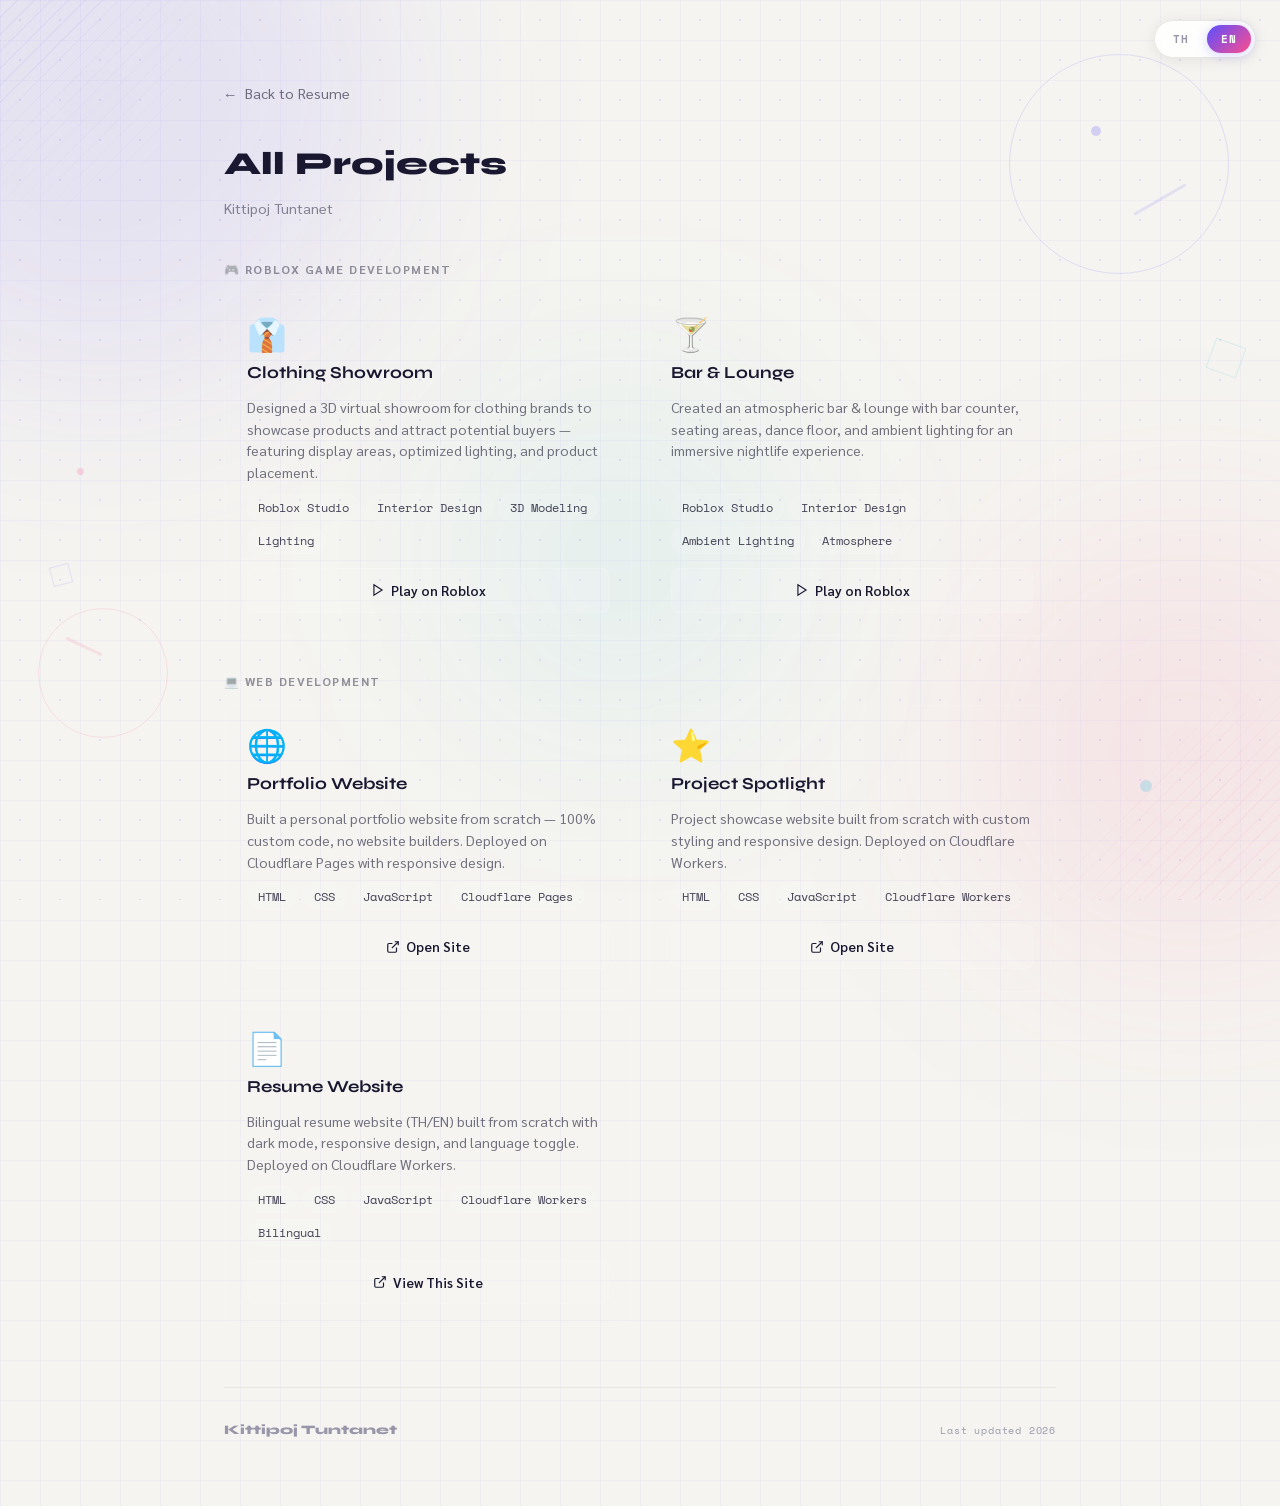
==== projects.html @ 18e4c3ef "Create projects.html" ====
<!DOCTYPE html>
<html lang="th">
<head>
  <meta charset="UTF-8" />
  <meta name="viewport" content="width=device-width, initial-scale=1.0" />
  <title>Projects — Kittipoj Tuntanet</title>
  <link rel="preconnect" href="https://fonts.googleapis.com" />
  <link rel="preconnect" href="https://fonts.gstatic.com" crossorigin />
  <link href="https://fonts.googleapis.com/css2?family=Syne:wght@400;600;700;800&family=Sarabun:wght@300;400;500;600&family=Space+Mono:wght@400;700&display=swap" rel="stylesheet" />
  <link rel="stylesheet" href="css/style.css" />
  <style>
    /* ── Back Button ── */
    .back-btn {
      display: inline-flex;
      align-items: center;
      gap: 8px;
      color: inherit;
      text-decoration: none;
      opacity: 0.6;
      font-size: 0.9em;
      margin-bottom: 32px;
      transition: opacity 0.2s;
    }
    .back-btn:hover { opacity: 1; }

    /* ── Page Title ── */
    .projects-page-title {
      font-family: 'Syne', sans-serif;
      font-size: 2em;
      font-weight: 800;
      margin-bottom: 6px;
    }
    .projects-page-sub {
      opacity: 0.5;
      font-size: 0.9em;
      margin-bottom: 40px;
    }

    /* ── Category Label ── */
    .cat-label {
      font-size: 0.75em;
      font-weight: 700;
      letter-spacing: 0.12em;
      text-transform: uppercase;
      opacity: 0.45;
      margin: 36px 0 14px;
    }
    .cat-label:first-of-type { margin-top: 0; }

    /* ── Project Cards Grid ── */
    .proj-grid {
      display: grid;
      grid-template-columns: repeat(auto-fill, minmax(280px, 1fr));
      gap: 16px;
    }

    /* ── Project Card ── */
    .proj-card {
      background: rgba(255,255,255,0.04);
      border: 1px solid rgba(255,255,255,0.1);
      border-radius: 14px;
      padding: 22px;
      display: flex;
      flex-direction: column;
      gap: 10px;
      transition: all 0.3s ease;
    }
    .proj-card:hover {
      background: rgba(255,255,255,0.08);
      border-color: rgba(255,255,255,0.22);
      transform: translateY(-3px);
      box-shadow: 0 10px 30px rgba(0,0,0,0.25);
    }
    .proj-card-icon {
      font-size: 2em;
      line-height: 1;
    }
    .proj-card-title {
      font-family: 'Syne', sans-serif;
      font-size: 1.05em;
      font-weight: 700;
    }
    .proj-card-desc {
      font-size: 0.88em;
      opacity: 0.6;
      line-height: 1.55;
      flex: 1;
    }
    .proj-tags {
      display: flex;
      flex-wrap: wrap;
      gap: 6px;
    }
    .proj-tag {
      font-size: 0.72em;
      font-family: 'Space Mono', monospace;
      padding: 3px 10px;
      border-radius: 20px;
      background: rgba(255,255,255,0.07);
      border: 1px solid rgba(255,255,255,0.12);
      opacity: 0.8;
    }
    .proj-card-btn {
      display: inline-flex;
      align-items: center;
      justify-content: center;
      gap: 6px;
      margin-top: 4px;
      padding: 10px 16px;
      border-radius: 8px;
      background: rgba(255,255,255,0.08);
      border: 1px solid rgba(255,255,255,0.15);
      color: inherit;
      text-decoration: none;
      font-size: 0.85em;
      font-weight: 600;
      transition: all 0.2s ease;
    }
    .proj-card-btn:hover {
      background: rgba(255,255,255,0.15);
      border-color: rgba(255,255,255,0.3);
    }
    .proj-card-btn.disabled {
      opacity: 0.3;
      pointer-events: none;
      cursor: not-allowed;
    }

    @media (max-width: 600px) {
      .proj-grid { grid-template-columns: 1fr; }
      .projects-page-title { font-size: 1.5em; }
    }
  </style>
</head>
<body>

  <div class="grid-bg"></div>
  <div class="glow-blob glow-blob-1"></div>
  <div class="glow-blob glow-blob-2"></div>
  <div class="glow-blob glow-blob-3"></div>

  <div class="deco-shapes" aria-hidden="true">
    <div class="deco deco-ring deco-ring-1"></div>
    <div class="deco deco-ring deco-ring-2"></div>
    <div class="deco deco-dot deco-dot-1"></div>
    <div class="deco deco-dot deco-dot-2"></div>
    <div class="deco deco-dot deco-dot-3"></div>
    <div class="deco deco-line deco-line-1"></div>
    <div class="deco deco-line deco-line-2"></div>
    <div class="deco deco-square deco-square-1"></div>
    <div class="deco deco-square deco-square-2"></div>
  </div>

  <div class="lang-toggle">
    <button class="lang-btn active" id="btn-th" onclick="setLang('th')">TH</button>
    <button class="lang-btn"        id="btn-en" onclick="setLang('en')">EN</button>
  </div>

  <div class="page">

    <!-- Back -->
    <a href="index.html" class="back-btn">
      ← <span class="inline-lang" data-lang="th">กลับหน้าหลัก</span>
        <span class="inline-lang" data-lang="en">Back to Resume</span>
    </a>

    <!-- Page Title -->
    <div class="projects-page-title">
      <span class="inline-lang" data-lang="th">โปรเจกต์ทั้งหมด</span>
      <span class="inline-lang" data-lang="en">All Projects</span>
    </div>
    <div class="projects-page-sub">Kittipoj Tuntanet</div>

    <!-- ── Category 1: Roblox ── -->
    <div class="cat-label">
      <span class="inline-lang" data-lang="th">🎮 พัฒนาเกม Roblox</span>
      <span class="inline-lang" data-lang="en">🎮 Roblox Game Development</span>
    </div>
    <div class="proj-grid">

      <!-- Roblox Clothing Showroom -->
      <div class="proj-card">
        <div class="proj-card-icon">👔</div>
        <div class="proj-card-title">
          <span class="inline-lang" data-lang="th">โชว์รูมเสื้อผ้า</span>
          <span class="inline-lang" data-lang="en">Clothing Showroom</span>
        </div>
        <div class="proj-card-desc">
          <span class="inline-lang" data-lang="th">
            ออกแบบโชว์รูม 3D สำหรับแบรนด์เสื้อผ้าให้ลูกค้ามาดูสินค้าแล้วสนใจซื้อ
            มีพื้นที่จัดแสดง, จัดแสงไฟ, และจุดวางสินค้าเพื่อดึงดูดผู้ซื้อ
          </span>
          <span class="inline-lang" data-lang="en">
            Designed a 3D virtual showroom for clothing brands to showcase products
            and attract potential buyers — featuring display areas, optimized lighting,
            and product placement.
          </span>
        </div>
        <div class="proj-tags">
          <span class="proj-tag">Roblox Studio</span>
          <span class="proj-tag">Interior Design</span>
          <span class="proj-tag">3D Modeling</span>
          <span class="proj-tag">Lighting</span>
        </div>
        <!-- แทนที่ # ด้วยลิงก์เกม Roblox จริง -->
        <a href="#" target="_blank" class="proj-card-btn">
          <svg width="14" height="14" viewBox="0 0 24 24" fill="none" stroke="currentColor" stroke-width="2"><polygon points="5 3 19 12 5 21 5 3"/></svg>
          <span class="inline-lang" data-lang="th">เล่นบน Roblox</span>
          <span class="inline-lang" data-lang="en">Play on Roblox</span>
        </a>
      </div>

      <!-- Roblox Bar/Lounge -->
      <div class="proj-card">
        <div class="proj-card-icon">🍸</div>
        <div class="proj-card-title">
          <span class="inline-lang" data-lang="th">ผับ & Lounge</span>
          <span class="inline-lang" data-lang="en">Bar & Lounge</span>
        </div>
        <div class="proj-card-desc">
          <span class="inline-lang" data-lang="th">
            ออกแบบผับและ lounge atmosphere พร้อมบาร์, ที่นั่ง, dance floor
            และแสง ambient เพื่อสร้างบรรยากาศสมจริง
          </span>
          <span class="inline-lang" data-lang="en">
            Created an atmospheric bar & lounge with bar counter, seating areas,
            dance floor, and ambient lighting for an immersive nightlife experience.
          </span>
        </div>
        <div class="proj-tags">
          <span class="proj-tag">Roblox Studio</span>
          <span class="proj-tag">Interior Design</span>
          <span class="proj-tag">Ambient Lighting</span>
          <span class="proj-tag">Atmosphere</span>
        </div>
        <!-- แทนที่ # ด้วยลิงก์เกม Roblox จริง -->
        <a href="#" target="_blank" class="proj-card-btn">
          <svg width="14" height="14" viewBox="0 0 24 24" fill="none" stroke="currentColor" stroke-width="2"><polygon points="5 3 19 12 5 21 5 3"/></svg>
          <span class="inline-lang" data-lang="th">เล่นบน Roblox</span>
          <span class="inline-lang" data-lang="en">Play on Roblox</span>
        </a>
      </div>

    </div>

    <!-- ── Category 2: Web Development ── -->
    <div class="cat-label">
      <span class="inline-lang" data-lang="th">💻 พัฒนาเว็บไซต์</span>
      <span class="inline-lang" data-lang="en">💻 Web Development</span>
    </div>
    <div class="proj-grid">

      <!-- Portfolio Website -->
      <div class="proj-card">
        <div class="proj-card-icon">🌐</div>
        <div class="proj-card-title">
          <span class="inline-lang" data-lang="th">เว็บพอร์ตโฟลิโอ</span>
          <span class="inline-lang" data-lang="en">Portfolio Website</span>
        </div>
        <div class="proj-card-desc">
          <span class="inline-lang" data-lang="th">
            สร้างเว็บพอร์ตโฟลิโอส่วนตัวจากศูนย์ โดยไม่ใช้ WordPress หรือ Wix
            100% Custom Code พร้อม Responsive Design
          </span>
          <span class="inline-lang" data-lang="en">
            Built a personal portfolio website from scratch — 100% custom code,
            no website builders. Deployed on Cloudflare Pages with responsive design.
          </span>
        </div>
        <div class="proj-tags">
          <span class="proj-tag">HTML</span>
          <span class="proj-tag">CSS</span>
          <span class="proj-tag">JavaScript</span>
          <span class="proj-tag">Cloudflare Pages</span>
        </div>
        <a href="https://kittoeiei.page.gd/" target="_blank" class="proj-card-btn">
          <svg width="14" height="14" viewBox="0 0 24 24" fill="none" stroke="currentColor" stroke-width="2"><path d="M18 13v6a2 2 0 0 1-2 2H5a2 2 0 0 1-2-2V8a2 2 0 0 1 2-2h6"/><polyline points="15 3 21 3 21 9"/><line x1="10" y1="14" x2="21" y2="3"/></svg>
          <span class="inline-lang" data-lang="th">เปิดเว็บ</span>
          <span class="inline-lang" data-lang="en">Open Site</span>
        </a>
      </div>

      <!-- Project Spotlight -->
      <div class="proj-card">
        <div class="proj-card-icon">⭐</div>
        <div class="proj-card-title">
          <span class="inline-lang" data-lang="th">เว็บโชว์โปรเจกต์</span>
          <span class="inline-lang" data-lang="en">Project Spotlight</span>
        </div>
        <div class="proj-card-desc">
          <span class="inline-lang" data-lang="th">
            เว็บแสดงโปรเจกต์และงานพัฒนาต่างๆ สร้างจากศูนย์
            100% Custom Code ด้วย Cloudflare Workers
          </span>
          <span class="inline-lang" data-lang="en">
            Project showcase website built from scratch with custom styling
            and responsive design. Deployed on Cloudflare Workers.
          </span>
        </div>
        <div class="proj-tags">
          <span class="proj-tag">HTML</span>
          <span class="proj-tag">CSS</span>
          <span class="proj-tag">JavaScript</span>
          <span class="proj-tag">Cloudflare Workers</span>
        </div>
        <a href="https://kittoeiei-site.kittokub2.workers.dev/" target="_blank" class="proj-card-btn">
          <svg width="14" height="14" viewBox="0 0 24 24" fill="none" stroke="currentColor" stroke-width="2"><path d="M18 13v6a2 2 0 0 1-2 2H5a2 2 0 0 1-2-2V8a2 2 0 0 1 2-2h6"/><polyline points="15 3 21 3 21 9"/><line x1="10" y1="14" x2="21" y2="3"/></svg>
          <span class="inline-lang" data-lang="th">เปิดเว็บ</span>
          <span class="inline-lang" data-lang="en">Open Site</span>
        </a>
      </div>

      <!-- Resume Website (this site) -->
      <div class="proj-card">
        <div class="proj-card-icon">📄</div>
        <div class="proj-card-title">
          <span class="inline-lang" data-lang="th">เว็บ Resume</span>
          <span class="inline-lang" data-lang="en">Resume Website</span>
        </div>
        <div class="proj-card-desc">
          <span class="inline-lang" data-lang="th">
            สร้าง Resume website สองภาษา (ไทย/อังกฤษ) พร้อม dark mode
            และ responsive design จากศูนย์ด้วย Cloudflare Workers
          </span>
          <span class="inline-lang" data-lang="en">
            Bilingual resume website (TH/EN) built from scratch with
            dark mode, responsive design, and language toggle.
            Deployed on Cloudflare Workers.
          </span>
        </div>
        <div class="proj-tags">
          <span class="proj-tag">HTML</span>
          <span class="proj-tag">CSS</span>
          <span class="proj-tag">JavaScript</span>
          <span class="proj-tag">Cloudflare Workers</span>
          <span class="proj-tag">Bilingual</span>
        </div>
        <a href="index.html" class="proj-card-btn">
          <svg width="14" height="14" viewBox="0 0 24 24" fill="none" stroke="currentColor" stroke-width="2"><path d="M18 13v6a2 2 0 0 1-2 2H5a2 2 0 0 1-2-2V8a2 2 0 0 1 2-2h6"/><polyline points="15 3 21 3 21 9"/><line x1="10" y1="14" x2="21" y2="3"/></svg>
          <span class="inline-lang" data-lang="th">ดูหน้านี้</span>
          <span class="inline-lang" data-lang="en">View This Site</span>
        </a>
      </div>

    </div>

    <!-- Footer -->
    <footer class="footer" style="margin-top: 60px;">
      <div class="footer-name">Kittipoj Tuntanet</div>
      <div class="footer-note">
        <span class="inline-lang" data-lang="th">อัปเดตล่าสุด 2026</span>
        <span class="inline-lang" data-lang="en">Last updated 2026</span>
      </div>
    </footer>

  </div>

  <script src="js/lang.js"></script>
</body>
</html>
---- css/style.css ----
/* ============================================
   RESUME STYLESHEET — Light Theme
   แก้ไข CSS Variables ด้านล่างนี้เพื่อเปลี่ยนธีม
   ============================================ */

:root {
  /* ── COLORS ── แก้ตรงนี้เพื่อเปลี่ยนสี */
  --bg:            #f5f4f0;        /* พื้นหลัง warm white */
  --surface:       #ffffff;
  --card:          #ffffff;
  --border:        #e8e6e0;
  --border-strong: #d4d0c8;
  --accent:        #5b4fff;        /* ม่วงสด */
  --accent2:       #ff4d8d;        /* ชมพูสด */
  --accent3:       #00b4d8;        /* ฟ้าสด */
  --glow:          rgba(91,79,255,0.12);
  --text-primary:  #1a1830;
  --text-secondary:#4a4860;
  --text-muted:    #9896a8;
  --tag-bg:        #f0effe;

  /* ── TYPOGRAPHY ── */
  --font-display: 'Syne', sans-serif;
  --font-body:    'Sarabun', sans-serif;
  --font-mono:    'Space Mono', monospace;

  /* ── SPACING ── */
  --page-max:    880px;
  --page-pad:    24px;
  --section-gap: 52px;
  --radius-card: 16px;
  --radius-sm:   10px;
}

/* ============================================
   RESET & BASE
   ============================================ */
*, *::before, *::after { margin: 0; padding: 0; box-sizing: border-box; }
html { scroll-behavior: smooth; }

body {
  background: var(--bg);
  color: var(--text-primary);
  font-family: var(--font-body);
  font-weight: 400;
  line-height: 1.65;
  min-height: 100vh;
  overflow-x: hidden;
}

a { color: inherit; text-decoration: none; }

/* ============================================
   BACKGROUNDS
   ============================================ */

/* Base body pattern: fine cross-hatch lines */
body {
  background-color: var(--bg);
  background-image:
    linear-gradient(rgba(91,79,255,0.045) 1px, transparent 1px),
    linear-gradient(90deg, rgba(91,79,255,0.045) 1px, transparent 1px);
  background-size: 40px 40px;
}

/* Dot accent at every grid intersection */
.grid-bg {
  position: fixed; inset: 0;
  background-image:
    radial-gradient(circle, rgba(91,79,255,0.13) 1.5px, transparent 1.5px);
  background-size: 40px 40px;
  pointer-events: none; z-index: 0;
}

/* Diagonal stripe band — top-left corner decoration */
.grid-bg::before {
  content: '';
  position: absolute;
  top: 0; left: 0;
  width: 340px; height: 340px;
  background-image: repeating-linear-gradient(
    -45deg,
    rgba(91,79,255,0.055) 0px,
    rgba(91,79,255,0.055) 1px,
    transparent 1px,
    transparent 12px
  );
  -webkit-mask-image: radial-gradient(ellipse 100% 100% at 0% 0%, black 30%, transparent 75%);
  mask-image: radial-gradient(ellipse 100% 100% at 0% 0%, black 30%, transparent 75%);
  pointer-events: none;
}

/* Diagonal stripe band — bottom-right corner decoration */
.grid-bg::after {
  content: '';
  position: absolute;
  bottom: 0; right: 0;
  width: 340px; height: 340px;
  background-image: repeating-linear-gradient(
    -45deg,
    rgba(255,77,141,0.05) 0px,
    rgba(255,77,141,0.05) 1px,
    transparent 1px,
    transparent 12px
  );
  -webkit-mask-image: radial-gradient(ellipse 100% 100% at 100% 100%, black 30%, transparent 75%);
  mask-image: radial-gradient(ellipse 100% 100% at 100% 100%, black 30%, transparent 75%);
  pointer-events: none;
}

/* Soft pastel blobs — colour wash over the grid */
.glow-blob {
  position: fixed;
  border-radius: 50%;
  pointer-events: none;
  z-index: 0;
  filter: blur(110px);
}
.glow-blob-1 {
  width: 560px; height: 560px;
  top: -180px; left: -180px;
  background: rgba(91,79,255,0.11);
}
.glow-blob-2 {
  width: 420px; height: 420px;
  bottom: -60px; right: -120px;
  background: rgba(255,77,141,0.10);
}
.glow-blob-3 {
  width: 320px; height: 320px;
  top: 44%; left: 36%;
  background: rgba(0,180,216,0.08);
}

/* ============================================
   LANG TOGGLE
   ============================================ */
.lang-toggle {
  position: fixed; top: 20px; right: 24px;
  z-index: 200;
  display: flex; gap: 4px;
  background: rgba(255,255,255,0.85);
  border: 1px solid var(--border);
  border-radius: 100px;
  padding: 4px;
  backdrop-filter: blur(14px);
  box-shadow: 0 2px 16px rgba(0,0,0,0.08);
}

.lang-btn {
  font-family: var(--font-mono);
  font-size: 11px; font-weight: 700;
  letter-spacing: 0.08em;
  padding: 6px 14px;
  border-radius: 100px;
  border: none; cursor: pointer;
  transition: all 0.2s ease;
  background: transparent;
  color: var(--text-muted);
}

.lang-btn.active {
  background: linear-gradient(135deg, var(--accent), var(--accent2));
  color: #fff;
  box-shadow: 0 2px 12px rgba(91,79,255,0.25);
}

/* ============================================
   PAGE LAYOUT
   ============================================ */
.page {
  position: relative; z-index: 1;
  max-width: var(--page-max);
  margin: 0 auto;
  padding: 80px var(--page-pad) 64px;
}

/* ============================================
   HERO
   ============================================ */
.hero {
  display: grid;
  grid-template-columns: auto 1fr;
  gap: 36px; align-items: start;
  padding-bottom: 52px;
  border-bottom: 1px solid var(--border);
  margin-bottom: var(--section-gap);
  animation: fadeUp 0.7s ease both;
}

/* Avatar */
.avatar-wrap {
  position: relative;
  width: 112px; height: 112px; flex-shrink: 0;
}
.avatar-wrap img, .avatar-placeholder {
  width: 112px; height: 112px;
  border-radius: 20px;
  object-fit: cover; display: block;
  border: 2px solid var(--border);
  box-shadow: 0 4px 20px rgba(0,0,0,0.10);
}
.avatar-placeholder {
  background: #f0effe;
  display: flex; align-items: center; justify-content: center;
  font-size: 40px;
}
.avatar-ring {
  position: absolute; inset: -5px;
  border-radius: 25px;
  background: linear-gradient(135deg, var(--accent), var(--accent2), var(--accent3));
  z-index: -1;
  opacity: 0.35;
}

/* Hero text */
.hero-info { padding-top: 4px; }

.hero-name {
  font-family: var(--font-display);
  font-weight: 800;
  font-size: clamp(1.5rem, 3.5vw, 2.2rem);
  line-height: 1.0; letter-spacing: -0.025em;
  margin-bottom: 8px;
  background: linear-gradient(135deg, var(--text-primary) 20%, var(--accent) 75%);
  -webkit-background-clip: text; -webkit-text-fill-color: transparent;
  background-clip: text;
}

.hero-name-sub {
  font-family: var(--font-mono);
  font-size: clamp(0.85rem, 1.8vw, 1rem);
  font-weight: 400;
  letter-spacing: 0.06em;
  color: var(--text-muted);
  margin-bottom: 8px;
}

.hero-sub {
  font-family: var(--font-mono);
  font-size: 11px;
  color: var(--accent2);
  letter-spacing: 0.14em;
  text-transform: uppercase;
  margin-bottom: 18px;
}

/* Contact chips */
.contacts {
  display: flex; flex-wrap: wrap; gap: 8px;
  margin-bottom: 14px;
}

.contact-chip {
  display: flex; align-items: center; gap: 7px;
  background: var(--surface);
  border: 1px solid var(--border);
  border-radius: var(--radius-sm);
  padding: 6px 13px;
  font-size: 12.5px;
  color: var(--text-secondary);
  transition: all 0.18s ease;
  font-family: var(--font-mono);
  box-shadow: 0 1px 4px rgba(0,0,0,0.05);
}
.contact-chip:hover {
  border-color: var(--accent);
  color: var(--accent);
  background: var(--tag-bg);
  transform: translateY(-1px);
  box-shadow: 0 4px 16px rgba(91,79,255,0.12);
}
.contact-chip svg { flex-shrink: 0; opacity: 0.55; }

.location-line {
  font-size: 13px;
  color: var(--text-muted);
  display: flex; align-items: center; gap: 7px;
}

/* ============================================
   SUMMARY
   ============================================ */
.summary-box {
  position: relative;
  background: var(--surface);
  border: 1px solid var(--border);
  border-radius: var(--radius-card);
  padding: 24px 28px;
  margin-bottom: var(--section-gap);
  font-size: 15px;
  line-height: 1.8;
  color: var(--text-secondary);
  animation: fadeUp 0.7s 0.1s ease both;
  overflow: hidden;
  box-shadow: 0 2px 16px rgba(0,0,0,0.05);
}
.summary-box::before {
  content: '';
  position: absolute; top: 0; left: 0;
  width: 3px; height: 100%;
  background: linear-gradient(to bottom, var(--accent), var(--accent2));
  border-radius: 3px 0 0 3px;
}

/* ============================================
   SECTIONS
   ============================================ */
.section {
  margin-bottom: var(--section-gap);
  animation: fadeUp 0.7s ease both;
}

.section-label {
  font-family: var(--font-mono);
  font-size: 10px; letter-spacing: 0.18em;
  text-transform: uppercase;
  color: var(--accent);
  margin-bottom: 22px;
  display: flex; align-items: center; gap: 14px;
}
.section-label::after {
  content: ''; flex: 1; height: 1px;
  background: linear-gradient(to right, var(--border-strong), transparent);
}

/* ============================================
   LAYOUT HELPERS
   ============================================ */
.two-col {
  display: grid;
  grid-template-columns: 1fr 1fr;
  gap: 20px;
}
@media (max-width: 580px) {
  .two-col { grid-template-columns: 1fr; }
  .hero { grid-template-columns: 1fr; }
  .avatar-wrap { margin: 0 auto; }
}

/* ============================================
   CARDS
   ============================================ */
.info-card {
  background: var(--surface);
  border: 1px solid var(--border);
  border-radius: var(--radius-card);
  padding: 22px;
  transition: border-color 0.2s, transform 0.2s, box-shadow 0.2s;
  box-shadow: 0 1px 8px rgba(0,0,0,0.05);
}
.info-card:hover {
  border-color: var(--accent);
  transform: translateY(-3px);
  box-shadow: 0 8px 32px rgba(91,79,255,0.12);
}

.card-icon {
  width: 38px; height: 38px;
  border-radius: var(--radius-sm);
  background: var(--tag-bg);
  border: 1px solid rgba(91,79,255,0.18);
  display: flex; align-items: center; justify-content: center;
  margin-bottom: 14px;
}

.card-title {
  font-family: var(--font-display);
  font-weight: 700; font-size: 15px;
  margin-bottom: 5px;
}
.card-meta {
  font-family: var(--font-mono);
  font-size: 10px; color: var(--accent2);
  letter-spacing: 0.1em; margin-bottom: 8px;
}
.card-desc { font-size: 13px; color: var(--text-muted); line-height: 1.6; }

/* ============================================
   EDUCATION
   ============================================ */
.edu-block {
  background: var(--surface);
  border: 1px solid var(--border);
  border-radius: var(--radius-card);
  padding: 22px 26px;
  display: grid;
  grid-template-columns: 68px 1fr;
  gap: 22px; align-items: start;
  transition: border-color 0.2s, box-shadow 0.2s;
  box-shadow: 0 1px 8px rgba(0,0,0,0.05);
}
.edu-block:hover {
  border-color: var(--accent3);
  box-shadow: 0 8px 28px rgba(0,180,216,0.10);
}

.edu-year {
  font-family: var(--font-mono);
  font-size: 11px; color: var(--accent3);
  text-align: center; padding-top: 4px;
  letter-spacing: 0.06em;
}
.edu-name {
  font-family: var(--font-display);
  font-weight: 700; font-size: 15px;
  margin-bottom: 5px;
}
.edu-detail { font-size: 13px; color: var(--text-muted); line-height: 1.65; }

.gpa-badge {
  display: inline-block;
  font-family: var(--font-mono); font-size: 10px;
  padding: 3px 12px; border-radius: 100px;
  background: rgba(0,180,216,0.08);
  border: 1px solid rgba(0,180,216,0.22);
  color: var(--accent3); margin-top: 10px;
}

/* ============================================
   SKILLS
   ============================================ */
.skills-grid {
  display: flex; flex-wrap: wrap; gap: 9px;
}

.skill-tag {
  display: flex; align-items: center; gap: 8px;
  background: var(--surface);
  border: 1px solid var(--border);
  border-radius: var(--radius-sm);
  padding: 7px 14px;
  font-size: 13px;
  transition: all 0.18s ease;
  box-shadow: 0 1px 4px rgba(0,0,0,0.04);
}
.skill-tag:hover {
  border-color: var(--accent);
  background: var(--tag-bg);
  transform: translateY(-1px);
  box-shadow: 0 4px 12px rgba(91,79,255,0.10);
}

.skill-level {
  font-family: var(--font-mono); font-size: 9px;
  letter-spacing: 0.1em; text-transform: uppercase;
}
.level-expert  { color: var(--accent); }
.level-skilful { color: var(--accent2); }

/* Soft skills */
.soft-list { display: flex; flex-direction: column; gap: 10px; }
.soft-item {
  display: flex; align-items: center; gap: 12px;
  font-size: 14px; color: var(--text-secondary);
}
.soft-dot {
  width: 7px; height: 7px;
  border-radius: 50%; flex-shrink: 0;
  background: linear-gradient(135deg, var(--accent), var(--accent2));
  box-shadow: 0 0 6px rgba(91,79,255,0.3);
}

/* ============================================
   LANGUAGE TABLE
   ============================================ */
.lang-table { width: 100%; border-collapse: collapse; }
.lang-table th {
  font-family: var(--font-mono); font-size: 10px;
  letter-spacing: 0.1em; text-transform: uppercase;
  color: var(--text-muted); text-align: left;
  padding: 8px 12px;
  border-bottom: 1px solid var(--border);
}
.lang-table td {
  padding: 10px 12px; font-size: 13px;
  border-bottom: 1px solid var(--border);
}
.lang-table tr:last-child td { border-bottom: none; }
.lang-name { font-weight: 600; }

.proficiency {
  display: inline-block; font-size: 11px;
  padding: 2px 11px; border-radius: 100px;
}
.prof-excellent {
  background: rgba(91,79,255,0.08);
  color: var(--accent);
  border: 1px solid rgba(91,79,255,0.22);
}
.prof-good {
  background: rgba(255,77,141,0.08);
  color: var(--accent2);
  border: 1px solid rgba(255,77,141,0.22);
}

/* ============================================
   PERSONAL INFO GRID
   ============================================ */
.meta-grid {
  display: grid;
  grid-template-columns: repeat(auto-fill, minmax(158px, 1fr));
  gap: 12px;
}
.meta-item {
  background: var(--surface);
  border: 1px solid var(--border);
  border-radius: 12px;
  padding: 14px 16px;
  transition: border-color 0.2s, box-shadow 0.2s;
  box-shadow: 0 1px 4px rgba(0,0,0,0.04);
}
.meta-item:hover {
  border-color: var(--accent2);
  box-shadow: 0 4px 16px rgba(255,77,141,0.08);
}

.meta-label {
  font-family: var(--font-mono); font-size: 9px;
  letter-spacing: 0.13em; text-transform: uppercase;
  color: var(--text-muted); margin-bottom: 5px;
}
.meta-value { font-size: 14px; font-weight: 500; }

/* ============================================
   AVAILABILITY CHIPS
   ============================================ */
.avail-list {
  display: flex; flex-wrap: wrap; gap: 8px;
  margin-top: 16px;
}
.avail-chip {
  display: flex; align-items: center; gap: 6px;
  font-size: 12px; font-family: var(--font-mono);
  padding: 5px 13px; border-radius: 100px;
  border: 1px solid rgba(0,180,216,0.25);
  background: rgba(0,180,216,0.06);
  color: var(--accent3);
}

/* ============================================
   FOOTER
   ============================================ */
.footer {
  border-top: 1px solid var(--border);
  padding-top: 32px; margin-top: 12px;
  display: flex; align-items: center;
  justify-content: space-between;
  flex-wrap: wrap; gap: 12px;
}
.footer-name {
  font-family: var(--font-display);
  font-weight: 800; font-size: 13px;
  color: var(--text-muted);
}
.footer-note {
  font-family: var(--font-mono); font-size: 10px;
  color: var(--text-muted); letter-spacing: 0.08em;
}

/* ============================================
   DECORATIVE SHAPES
   ============================================ */
.deco-shapes {
  position: fixed; inset: 0;
  pointer-events: none; z-index: 0;
  overflow: hidden;
}

.deco { position: absolute; }

/* ── Rings ── */
.deco-ring {
  border-radius: 50%;
  border: 1.5px solid rgba(91,79,255,0.14);
}
.deco-ring-1 {
  width: 220px; height: 220px;
  top: 6%; right: 4%;
  animation: floatA 14s ease-in-out infinite;
}
.deco-ring-2 {
  width: 130px; height: 130px;
  bottom: 18%; left: 3%;
  border-color: rgba(255,77,141,0.13);
  animation: floatB 18s ease-in-out infinite;
}

/* ── Floating dots (large) ── */
.deco-dot {
  border-radius: 50%;
}
.deco-dot-1 {
  width: 10px; height: 10px;
  top: 14%; right: 14%;
  background: rgba(91,79,255,0.22);
  animation: floatA 10s ease-in-out infinite;
}
.deco-dot-2 {
  width: 7px; height: 7px;
  top: 52%; left: 6%;
  background: rgba(255,77,141,0.20);
  animation: floatB 13s ease-in-out infinite;
}
.deco-dot-3 {
  width: 12px; height: 12px;
  bottom: 12%; right: 10%;
  background: rgba(0,180,216,0.18);
  animation: floatC 16s ease-in-out infinite;
}

/* ── Short decorative lines ── */
.deco-line {
  border-radius: 4px;
  background: rgba(91,79,255,0.12);
}
.deco-line-1 {
  width: 60px; height: 3px;
  top: 22%; right: 7%;
  transform: rotate(-30deg);
  animation: floatA 12s ease-in-out infinite;
}
.deco-line-2 {
  width: 40px; height: 3px;
  bottom: 28%; left: 5%;
  background: rgba(255,77,141,0.12);
  transform: rotate(25deg);
  animation: floatC 15s ease-in-out infinite;
}

/* ── Rotated squares ── */
.deco-square {
  border: 1.5px solid rgba(0,180,216,0.13);
}
.deco-square-1 {
  width: 32px; height: 32px;
  top: 38%; right: 3%;
  transform: rotate(20deg);
  animation: spinSlow 30s linear infinite;
}
.deco-square-2 {
  width: 20px; height: 20px;
  bottom: 35%; left: 4%;
  border-color: rgba(91,79,255,0.12);
  transform: rotate(-15deg);
  animation: spinSlow 22s linear infinite reverse;
}

/* ============================================
   ANIMATIONS
   ============================================ */
@keyframes fadeUp {
  from { opacity: 0; transform: translateY(22px); }
  to   { opacity: 1; transform: translateY(0); }
}

@keyframes floatA {
  0%, 100% { transform: translateY(0px); }
  50%       { transform: translateY(-14px); }
}
@keyframes floatB {
  0%, 100% { transform: translateY(0px); }
  50%       { transform: translateY(12px); }
}
@keyframes floatC {
  0%, 100% { transform: translateY(0px) rotate(25deg); }
  50%       { transform: translateY(-10px) rotate(25deg); }
}
@keyframes spinSlow {
  from { transform: rotate(0deg); }
  to   { transform: rotate(360deg); }
}

.hero         { animation-delay: 0.00s; }
.summary-box  { animation-delay: 0.08s; }
.section:nth-child(1) { animation-delay: 0.12s; }
.section:nth-child(2) { animation-delay: 0.17s; }
.section:nth-child(3) { animation-delay: 0.22s; }
.section:nth-child(4) { animation-delay: 0.27s; }
.section:nth-child(5) { animation-delay: 0.32s; }
.section:nth-child(6) { animation-delay: 0.37s; }

/* ============================================
   BILINGUAL VISIBILITY
   ============================================ */
[data-lang="en"]              { display: none; }
[data-lang="th"]              { display: block; }
.inline-lang[data-lang="en"]  { display: none; }
.inline-lang[data-lang="th"]  { display: inline; }

body.en [data-lang="en"]             { display: block; }
body.en [data-lang="th"]             { display: none; }
body.en .inline-lang[data-lang="en"] { display: inline; }
body.en .inline-lang[data-lang="th"] { display: none; }
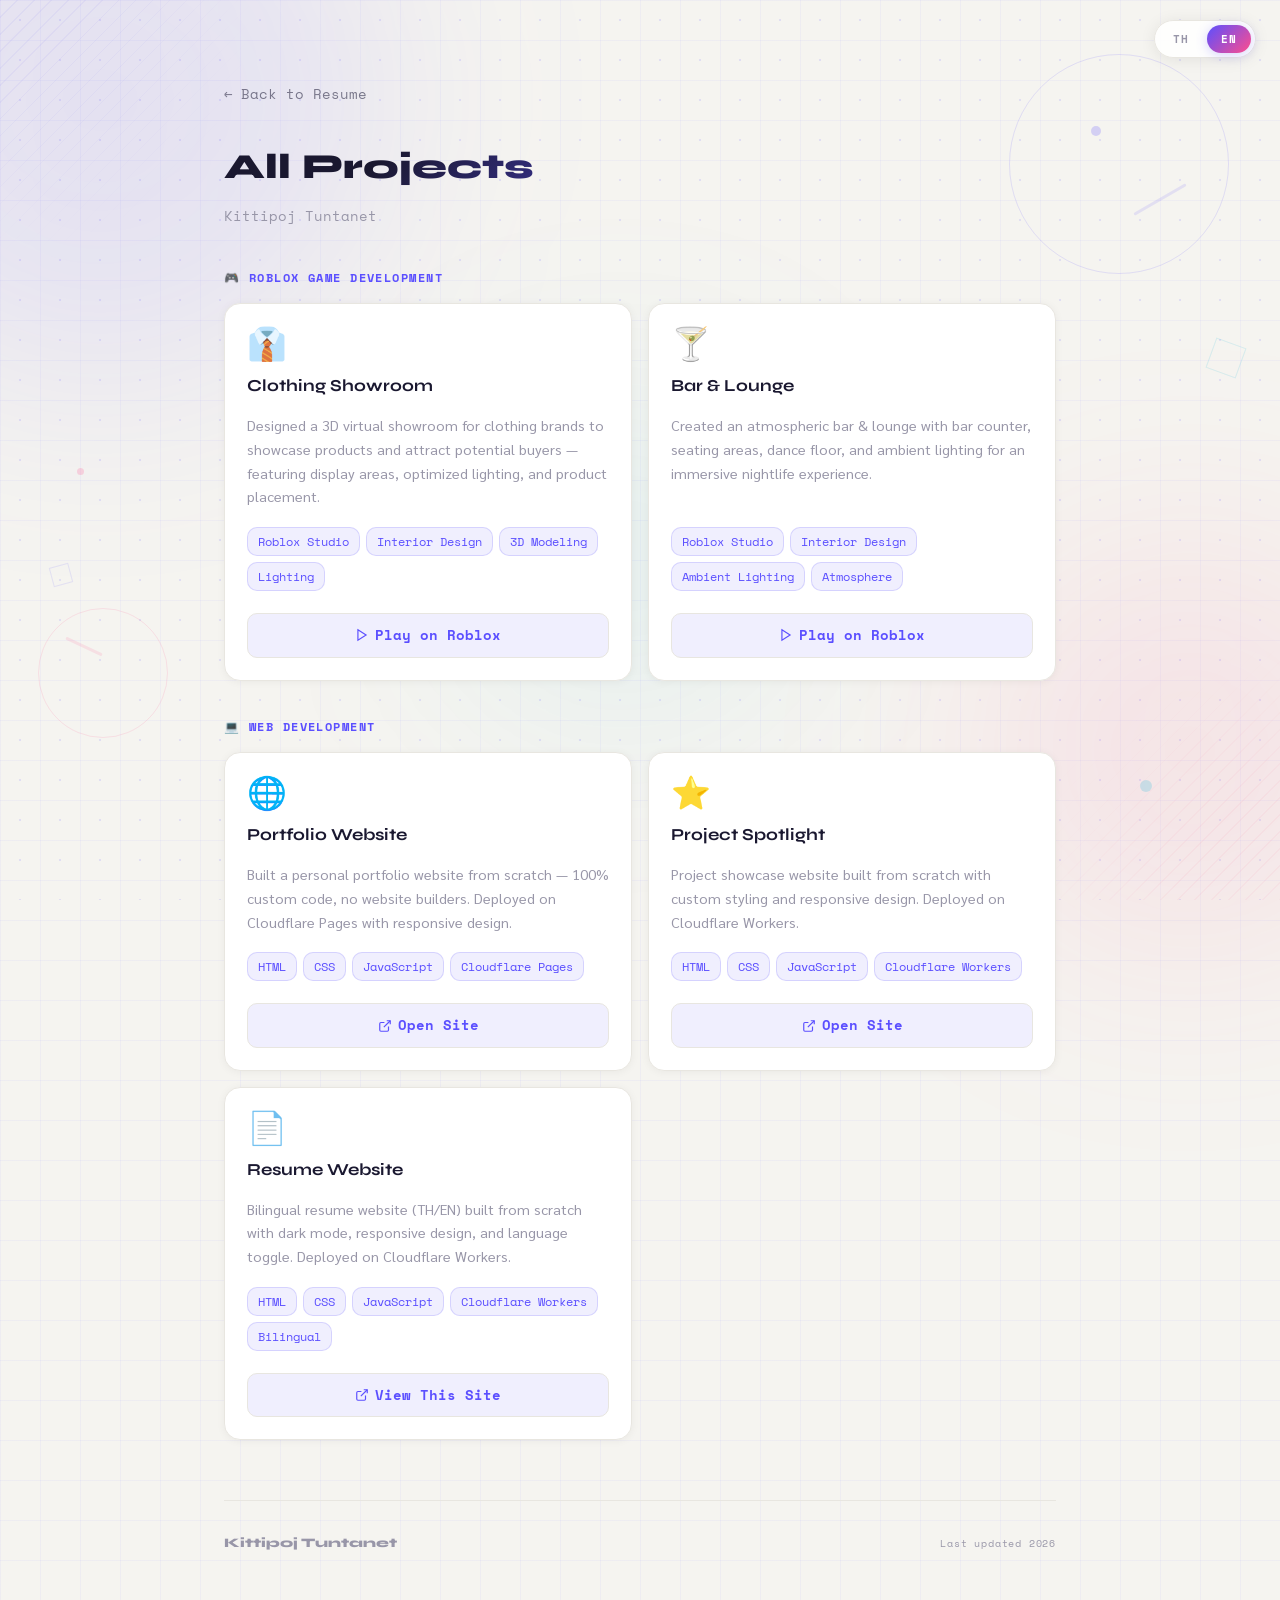
==== commit 9c83ff28: "Update projects.html" ====
--- a/projects.html
+++ b/projects.html
@@ -14,38 +14,49 @@
       display: inline-flex;
       align-items: center;
       gap: 8px;
-      color: inherit;
+      color: var(--text-secondary);
       text-decoration: none;
-      opacity: 0.6;
+      opacity: 0.7;
       font-size: 0.9em;
       margin-bottom: 32px;
-      transition: opacity 0.2s;
-    }
-    .back-btn:hover { opacity: 1; }
+      transition: all 0.2s;
+      font-family: var(--font-mono);
+    }
+    .back-btn:hover {
+      opacity: 1;
+      color: var(--accent);
+      transform: translateX(-3px);
+    }
 
     /* ── Page Title ── */
     .projects-page-title {
-      font-family: 'Syne', sans-serif;
-      font-size: 2em;
+      font-family: var(--font-display);
+      font-size: 2.2em;
       font-weight: 800;
-      margin-bottom: 6px;
+      margin-bottom: 8px;
+      background: linear-gradient(135deg, var(--text-primary) 20%, var(--accent) 75%);
+      -webkit-background-clip: text;
+      -webkit-text-fill-color: transparent;
+      background-clip: text;
     }
     .projects-page-sub {
-      opacity: 0.5;
+      font-family: var(--font-mono);
       font-size: 0.9em;
+      color: var(--text-muted);
       margin-bottom: 40px;
     }
 
     /* ── Category Label ── */
     .cat-label {
+      font-family: var(--font-mono);
       font-size: 0.75em;
       font-weight: 700;
       letter-spacing: 0.12em;
       text-transform: uppercase;
-      opacity: 0.45;
-      margin: 36px 0 14px;
-    }
-    .cat-label:first-of-type { margin-top: 0; }
+      color: var(--accent);
+      margin: 36px 0 16px;
+    }
+    .cat-label:first-of-type { margin-top: 24px; }
 
     /* ── Project Cards Grid ── */
     .proj-grid {
@@ -56,89 +67,95 @@
 
     /* ── Project Card ── */
     .proj-card {
-      background: rgba(255,255,255,0.04);
-      border: 1px solid rgba(255,255,255,0.1);
-      border-radius: 14px;
+      background: var(--surface);
+      border: 1px solid var(--border);
+      border-radius: var(--radius-card);
       padding: 22px;
       display: flex;
       flex-direction: column;
       gap: 10px;
-      transition: all 0.3s ease;
+      transition: all 0.25s ease;
+      box-shadow: 0 1px 8px rgba(0,0,0,0.05);
     }
     .proj-card:hover {
-      background: rgba(255,255,255,0.08);
-      border-color: rgba(255,255,255,0.22);
+      border-color: var(--accent);
       transform: translateY(-3px);
-      box-shadow: 0 10px 30px rgba(0,0,0,0.25);
+      box-shadow: 0 8px 32px rgba(91,79,255,0.12);
     }
     .proj-card-icon {
       font-size: 2em;
       line-height: 1;
+      margin-bottom: 4px;
     }
     .proj-card-title {
-      font-family: 'Syne', sans-serif;
+      font-family: var(--font-display);
       font-size: 1.05em;
       font-weight: 700;
+      color: var(--text-primary);
+      margin-bottom: 4px;
     }
     .proj-card-desc {
-      font-size: 0.88em;
-      opacity: 0.6;
-      line-height: 1.55;
+      font-size: 0.9em;
+      color: var(--text-muted);
+      line-height: 1.65;
       flex: 1;
     }
     .proj-tags {
       display: flex;
       flex-wrap: wrap;
       gap: 6px;
+      margin-top: 8px;
     }
     .proj-tag {
       font-size: 0.72em;
-      font-family: 'Space Mono', monospace;
-      padding: 3px 10px;
-      border-radius: 20px;
-      background: rgba(255,255,255,0.07);
-      border: 1px solid rgba(255,255,255,0.12);
-      opacity: 0.8;
+      font-family: var(--font-mono);
+      padding: 4px 10px;
+      border-radius: var(--radius-sm);
+      background: var(--tag-bg);
+      border: 1px solid rgba(91,79,255,0.18);
+      color: var(--accent);
     }
     .proj-card-btn {
       display: inline-flex;
       align-items: center;
       justify-content: center;
       gap: 6px;
-      margin-top: 4px;
+      margin-top: 12px;
       padding: 10px 16px;
-      border-radius: 8px;
-      background: rgba(255,255,255,0.08);
-      border: 1px solid rgba(255,255,255,0.15);
-      color: inherit;
+      border-radius: var(--radius-sm);
+      background: var(--tag-bg);
+      border: 1px solid var(--border);
+      color: var(--accent);
       text-decoration: none;
       font-size: 0.85em;
+      font-family: var(--font-mono);
       font-weight: 600;
       transition: all 0.2s ease;
     }
     .proj-card-btn:hover {
-      background: rgba(255,255,255,0.15);
-      border-color: rgba(255,255,255,0.3);
-    }
-    .proj-card-btn.disabled {
-      opacity: 0.3;
-      pointer-events: none;
-      cursor: not-allowed;
+      background: var(--accent);
+      color: #fff;
+      border-color: var(--accent);
+      transform: translateY(-1px);
+      box-shadow: 0 4px 12px rgba(91,79,255,0.15);
     }
 
     @media (max-width: 600px) {
       .proj-grid { grid-template-columns: 1fr; }
-      .projects-page-title { font-size: 1.5em; }
+      .projects-page-title { font-size: 1.6em; }
+      .two-col { grid-template-columns: 1fr; }
     }
   </style>
 </head>
 <body>
 
+  <!-- Background effects -->
   <div class="grid-bg"></div>
   <div class="glow-blob glow-blob-1"></div>
   <div class="glow-blob glow-blob-2"></div>
   <div class="glow-blob glow-blob-3"></div>
 
+  <!-- Decorative floating shapes -->
   <div class="deco-shapes" aria-hidden="true">
     <div class="deco deco-ring deco-ring-1"></div>
     <div class="deco deco-ring deco-ring-2"></div>
@@ -151,6 +168,7 @@
     <div class="deco deco-square deco-square-2"></div>
   </div>
 
+  <!-- Language Toggle -->
   <div class="lang-toggle">
     <button class="lang-btn active" id="btn-th" onclick="setLang('th')">TH</button>
     <button class="lang-btn"        id="btn-en" onclick="setLang('en')">EN</button>
@@ -158,7 +176,7 @@
 
   <div class="page">
 
-    <!-- Back -->
+    <!-- Back Button -->
     <a href="index.html" class="back-btn">
       ← <span class="inline-lang" data-lang="th">กลับหน้าหลัก</span>
         <span class="inline-lang" data-lang="en">Back to Resume</span>
@@ -188,7 +206,7 @@
         <div class="proj-card-desc">
           <span class="inline-lang" data-lang="th">
             ออกแบบโชว์รูม 3D สำหรับแบรนด์เสื้อผ้าให้ลูกค้ามาดูสินค้าแล้วสนใจซื้อ
-            มีพื้นที่จัดแสดง, จัดแสงไฟ, และจุดวางสินค้าเพื่อดึงดูดผู้ซื้อ
+            มีพื้นที่จัดแสดง จัดแสงไฟ และจุดวางสินค้าเพื่อดึงดูดผู้ซื้อ
           </span>
           <span class="inline-lang" data-lang="en">
             Designed a 3D virtual showroom for clothing brands to showcase products
@@ -219,7 +237,7 @@
         </div>
         <div class="proj-card-desc">
           <span class="inline-lang" data-lang="th">
-            ออกแบบผับและ lounge atmosphere พร้อมบาร์, ที่นั่ง, dance floor
+            ออกแบบผับและ lounge atmosphere พร้อมบาร์ ที่นั่ง dance floor
             และแสง ambient เพื่อสร้างบรรยากาศสมจริง
           </span>
           <span class="inline-lang" data-lang="en">
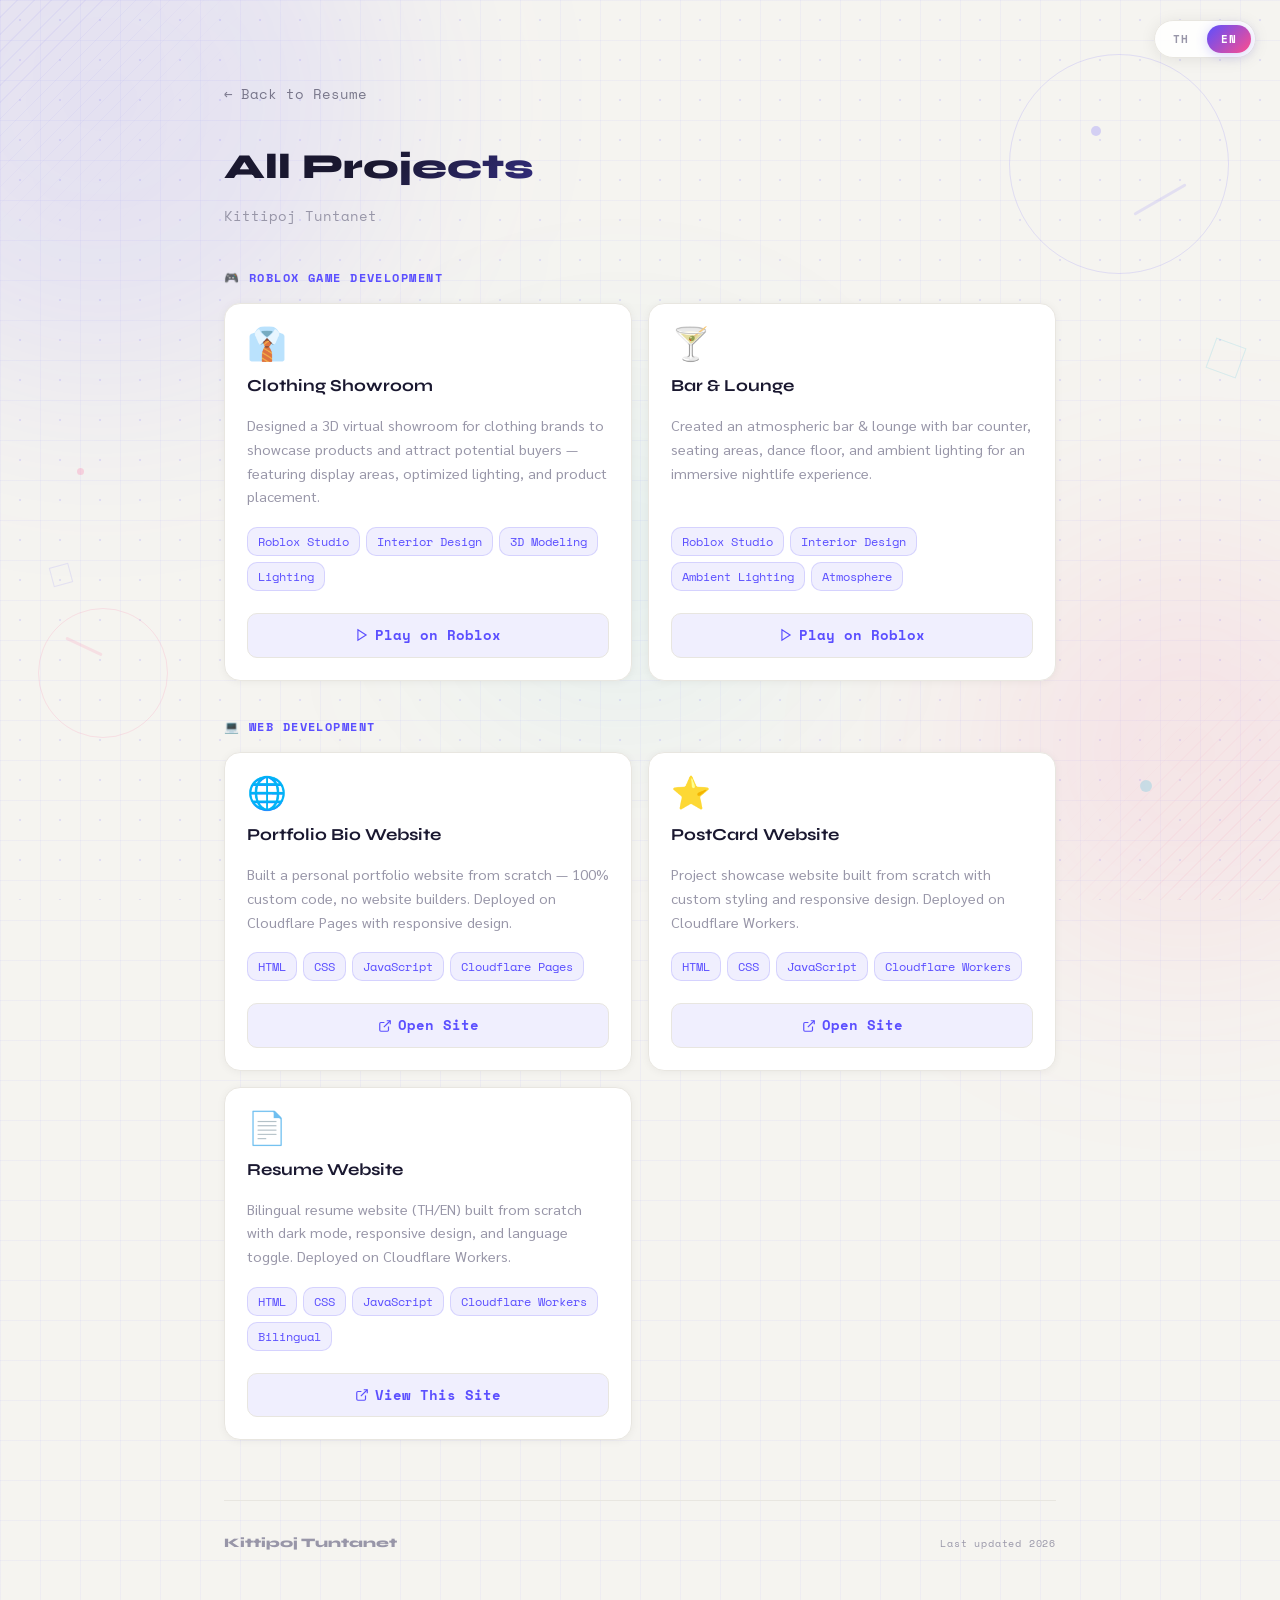
==== commit 5dea9e9d: "Update projects.html" ====
--- a/projects.html
+++ b/projects.html
@@ -221,7 +221,7 @@
           <span class="proj-tag">Lighting</span>
         </div>
         <!-- แทนที่ # ด้วยลิงก์เกม Roblox จริง -->
-        <a href="#" target="_blank" class="proj-card-btn">
+        <a href="https://www.roblox.com/games/71297238657506" target="_blank" class="proj-card-btn">
           <svg width="14" height="14" viewBox="0 0 24 24" fill="none" stroke="currentColor" stroke-width="2"><polygon points="5 3 19 12 5 21 5 3"/></svg>
           <span class="inline-lang" data-lang="th">เล่นบน Roblox</span>
           <span class="inline-lang" data-lang="en">Play on Roblox</span>
@@ -252,7 +252,7 @@
           <span class="proj-tag">Atmosphere</span>
         </div>
         <!-- แทนที่ # ด้วยลิงก์เกม Roblox จริง -->
-        <a href="#" target="_blank" class="proj-card-btn">
+        <a href="https://www.roblox.com/games/70475790937399" target="_blank" class="proj-card-btn">
           <svg width="14" height="14" viewBox="0 0 24 24" fill="none" stroke="currentColor" stroke-width="2"><polygon points="5 3 19 12 5 21 5 3"/></svg>
           <span class="inline-lang" data-lang="th">เล่นบน Roblox</span>
           <span class="inline-lang" data-lang="en">Play on Roblox</span>
@@ -272,8 +272,8 @@
       <div class="proj-card">
         <div class="proj-card-icon">🌐</div>
         <div class="proj-card-title">
-          <span class="inline-lang" data-lang="th">เว็บพอร์ตโฟลิโอ</span>
-          <span class="inline-lang" data-lang="en">Portfolio Website</span>
+          <span class="inline-lang" data-lang="th">เว็บพอร์ตโฟลิโอส่วนตัว</span>
+          <span class="inline-lang" data-lang="en">Portfolio Bio Website</span>
         </div>
         <div class="proj-card-desc">
           <span class="inline-lang" data-lang="th">
@@ -302,8 +302,8 @@
       <div class="proj-card">
         <div class="proj-card-icon">⭐</div>
         <div class="proj-card-title">
-          <span class="inline-lang" data-lang="th">เว็บโชว์โปรเจกต์</span>
-          <span class="inline-lang" data-lang="en">Project Spotlight</span>
+          <span class="inline-lang" data-lang="th">เว็บโชว์การทำโปสการ์ด</span>
+          <span class="inline-lang" data-lang="en">PostCard Website</span>
         </div>
         <div class="proj-card-desc">
           <span class="inline-lang" data-lang="th">
--- a/css/style.css
+++ b/css/style.css
@@ -647,6 +647,104 @@
 }
 
 /* ============================================
+   Project Part
+   ============================================ */
+
+/* Projects CTA banner (clickable whole card) */
+.projects-cta-banner {
+  display: flex;
+  align-items: center;
+  gap: 16px;
+  padding: 18px;
+  background: linear-gradient(180deg, rgba(91,79,255,0.03), rgba(0,180,216,0.01));
+  border: 1px solid var(--border-strong);
+  border-radius: var(--radius-card);
+  text-decoration: none;
+  color: inherit;
+  transition: transform 0.18s ease, box-shadow 0.18s ease, border-color 0.18s;
+  box-shadow: 0 8px 22px rgba(91,79,255,0.06);
+  align-items: center;
+}
+
+/* hover / focus */
+.projects-cta-banner:hover,
+.projects-cta-banner:focus {
+  transform: translateY(-4px);
+  border-color: var(--accent);
+  box-shadow: 0 20px 48px rgba(91,79,255,0.12);
+  outline: none;
+}
+
+/* left icon */
+.projects-cta-left { flex: 0 0 56px; display:flex; align-items:center; justify-content:center; }
+.projects-cta-icon { font-size: 28px; }
+
+/* main text */
+.projects-cta-main { flex: 1; min-width: 0; }
+.projects-cta-title {
+  font-family: var(--font-display);
+  font-weight: 700;
+  font-size: 1.03rem;
+  color: var(--text-primary);
+}
+.projects-cta-sub {
+  font-family: var(--font-mono);
+  color: var(--text-muted);
+  font-size: 0.9rem;
+  margin-top: 4px;
+}
+
+/* action area on the right */
+.projects-cta-action { flex: 0 0 96px; display:flex; justify-content:flex-end; align-items:center; }
+.projects-btn {
+  display: inline-flex;
+  align-items: center;
+  gap: 8px;
+  padding: 10px 14px;
+  border-radius: 999px;
+  border: none;
+  background: linear-gradient(135deg, var(--accent), var(--accent2));
+  color: white;
+  font-family: var(--font-mono);
+  font-weight: 700;
+  cursor: pointer;
+  transition: transform 0.12s ease, box-shadow 0.12s;
+}
+.projects-btn .btn-arrow { stroke: rgba(255,255,255,0.95); }
+.projects-btn:hover { transform: translateY(-2px); box-shadow: 0 8px 20px rgba(91,79,255,0.2); }
+
+/* quick chips under banner */
+.projects-quick-grid {
+  margin-top: 12px;
+  display: flex; gap: 10px; flex-wrap:wrap;
+}
+.quick-chip {
+  display: inline-flex; align-items:center; gap:8px;
+  padding: 8px 12px;
+  border-radius: 999px;
+  background: var(--surface);
+  border: 1px solid var(--border);
+  color: var(--text-secondary);
+  text-decoration: none;
+  font-family: var(--font-mono);
+  font-size: 13px;
+  transition: all 0.12s ease;
+}
+.quick-chip:hover {
+  color: var(--accent);
+  border-color: var(--accent);
+  transform: translateY(-2px);
+  box-shadow: 0 10px 24px rgba(91,79,255,0.06);
+}
+
+/* responsiveness */
+@media (max-width: 650px) {
+  .projects-cta-banner { flex-direction: column; align-items:flex-start; gap:10px; padding:14px; }
+  .projects-cta-action { width:100%; justify-content:flex-start; }
+  .projects-cta-left { align-self: flex-start; }
+}
+
+/* ============================================
    ANIMATIONS
    ============================================ */
 @keyframes fadeUp {
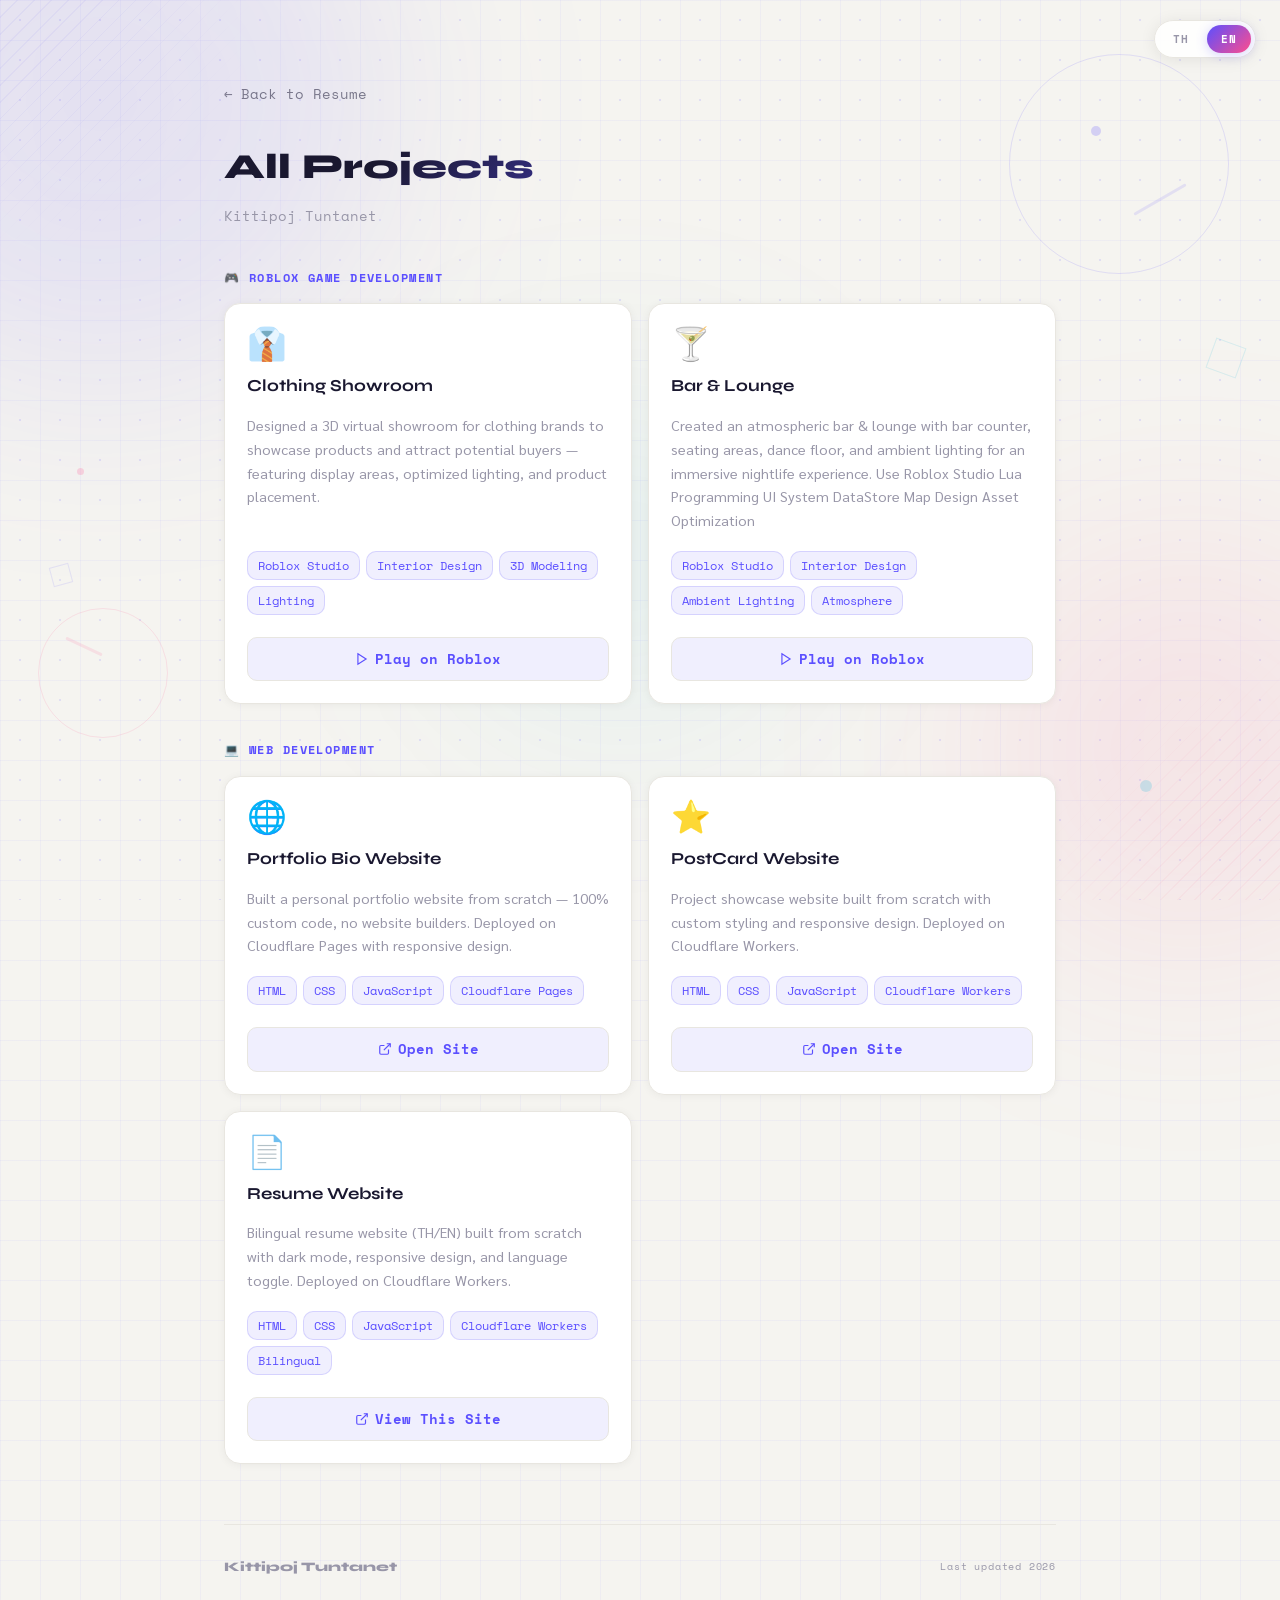
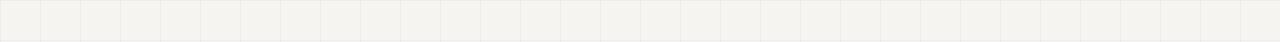
==== commit d23d2d15: "Update projects.html" ====
--- a/projects.html
+++ b/projects.html
@@ -239,10 +239,22 @@
           <span class="inline-lang" data-lang="th">
             ออกแบบผับและ lounge atmosphere พร้อมบาร์ ที่นั่ง dance floor
             และแสง ambient เพื่อสร้างบรรยากาศสมจริง
+            ใช้ Roblox Studio
+            Lua Programming
+            UI System
+            DataStore
+            Map Design
+            Asset Optimization
           </span>
           <span class="inline-lang" data-lang="en">
             Created an atmospheric bar & lounge with bar counter, seating areas,
             dance floor, and ambient lighting for an immersive nightlife experience.
+            Use Roblox Studio
+            Lua Programming
+            UI System
+            DataStore
+            Map Design
+            Asset Optimization
           </span>
         </div>
         <div class="proj-tags">
